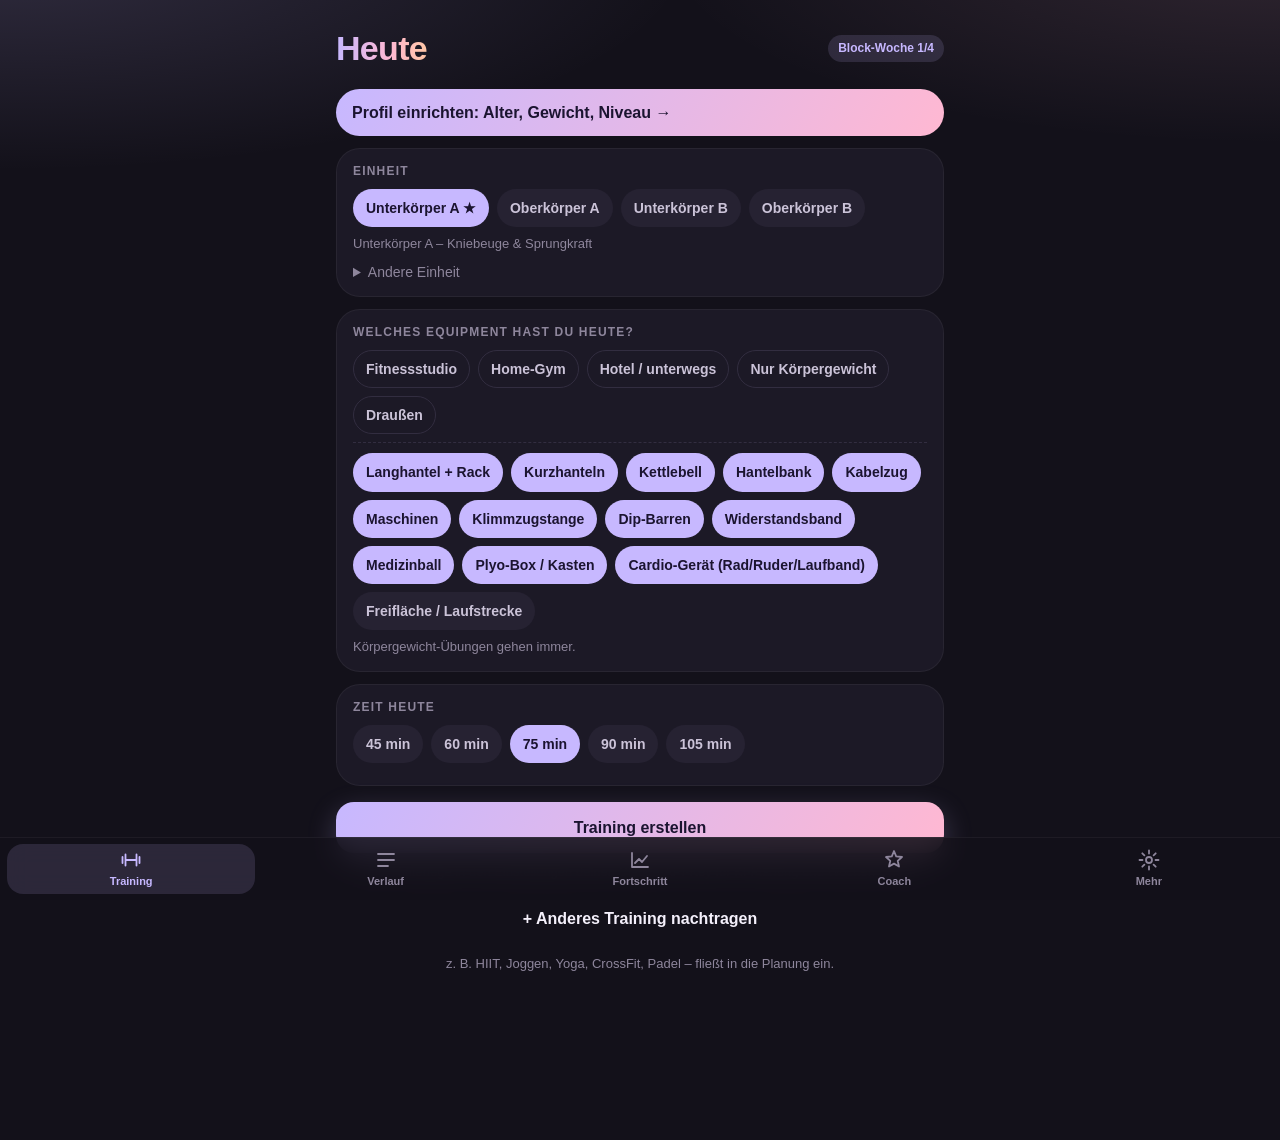
==== index.html @ feb843d7 "Athletik-App: Trainingsplaner für Muskelaufbau und Athletik PWA fürs iPhone: Plan-Generator nach Reg" ====
<!doctype html>
<html lang="de" data-design="d">
<head>
  <meta charset="utf-8">
  <meta name="viewport" content="width=device-width, initial-scale=1, viewport-fit=cover">
  <title>Athletik</title>
  <meta name="description" content="Evidenzbasierter Trainingsplan für Muskelaufbau und Athletik, der sich an deine Leistung anpasst.">
  <meta name="theme-color" content="#13111a">
  <meta name="apple-mobile-web-app-capable" content="yes">
  <meta name="mobile-web-app-capable" content="yes">
  <meta name="apple-mobile-web-app-status-bar-style" content="black-translucent">
  <meta name="apple-mobile-web-app-title" content="Athletik">
  <link rel="manifest" href="manifest.webmanifest">
  <link rel="icon" href="icons/icon-192.png">
  <link rel="apple-touch-icon" href="icons/apple-touch-icon.png">
  <link rel="stylesheet" href="css/app.css">
  <link rel="stylesheet" href="css/design-d.css">
</head>
<body>
  <main id="view" class="view"></main>

  <div id="timer" class="timer" hidden>
    <div class="timer-bar"><div id="timer-bar"></div></div>
    <div class="timer-row">
      <span class="muted small">Pause</span>
      <strong id="timer-val">0:00</strong>
      <button class="chip small" data-action="timer-minus">−15 s</button>
      <button class="chip small" data-action="timer-plus">+15 s</button>
      <button class="chip small" data-action="timer-stop">Stopp</button>
    </div>
  </div>

  <nav class="tabs">
    <button class="tab active" data-view="today"><svg viewBox="0 0 24 24" aria-hidden="true"><path d="M6.5 6.5v11M17.5 6.5v11M3.5 9v6M20.5 9v6M6.5 12h11" /></svg><span>Training</span></button>
    <button class="tab" data-view="history"><svg viewBox="0 0 24 24" aria-hidden="true"><path d="M4 6h16M4 12h16M4 18h10" /></svg><span>Verlauf</span></button>
    <button class="tab" data-view="progress"><svg viewBox="0 0 24 24" aria-hidden="true"><path d="M4 19V5M4 19h16M7 15l4-4 3 3 5-6" /></svg><span>Fortschritt</span></button>
    <button class="tab" data-view="coach"><svg viewBox="0 0 24 24" aria-hidden="true"><path d="M12 3l2.2 5.3L20 9l-4.3 3.8L17 18.5 12 15.6 7 18.5l1.3-5.7L4 9l5.8-.7z" /></svg><span>Coach</span></button>
    <button class="tab" data-view="settings"><svg viewBox="0 0 24 24" aria-hidden="true"><circle cx="12" cy="12" r="3" /><path d="M12 2.5v3M12 18.5v3M2.5 12h3M18.5 12h3M5.3 5.3l2.1 2.1M16.6 16.6l2.1 2.1M5.3 18.7l2.1-2.1M16.6 7.4l2.1-2.1" /></svg><span>Mehr</span></button>
  </nav>

  <div id="modal" class="modal" hidden><div class="sheet" id="modal-body"></div></div>
  <div id="toast" class="toast" hidden role="status"></div>

  <script type="module" src="js/app.js"></script>
</body>
</html>
---- css/app.css ----
:root {
  color-scheme: light;
  --bg: #f6f6f4;
  --surface: #ffffff;
  --surface-2: #efefec;
  --line: #e2e1dc;
  --text: #121212;
  --text-2: #52514e;
  --muted: #7a7974;
  --accent: #e8551c;
  --accent-ink: #ffffff;
  --accent-soft: #fde9df;
  --good: #0a8a3a;
  --warn: #a86400;
  --warn-soft: #fff1d6;
  --danger: #c62f2f;
  --series-1: #2a78d6;
  --series-muted: #a9a8a2;
  --band: rgba(10, 138, 58, 0.09);
  --radius: 16px;
  --tag-warmup: #6250d6;
  --tag-power: #e8551c;
  --tag-strength: #2a78d6;
  --tag-conditioning: #0a8a3a;
  --tag-cooldown: #8a6d00;
  --safe-b: env(safe-area-inset-bottom, 0px);
  --safe-t: env(safe-area-inset-top, 0px);
}
@media (prefers-color-scheme: dark) {
  :root:not([data-theme="light"]) {
    color-scheme: dark;
    --bg: #0f1115;
    --surface: #181b21;
    --surface-2: #22262e;
    --line: #2c313a;
    --text: #f1f0ec;
    --text-2: #c3c2b7;
    --muted: #8c8b85;
    --accent: #ff6a2c;
    --accent-ink: #160800;
    --accent-soft: #3a1f12;
    --good: #2fbf62;
    --warn: #e8a530;
    --warn-soft: #3a2b0e;
    --danger: #ff6b6b;
    --series-1: #3987e5;
    --series-muted: #5d5c58;
    --band: rgba(47, 191, 98, 0.12);
    --tag-warmup: #9085e9;
    --tag-power: #ff6a2c;
    --tag-strength: #3987e5;
    --tag-conditioning: #2fbf62;
    --tag-cooldown: #d9b440;
    --tag-activity: #1aa3a3;
  }
}
:root[data-theme="dark"] {
  color-scheme: dark;
  --bg: #0f1115; --surface: #181b21; --surface-2: #22262e; --line: #2c313a;
  --text: #f1f0ec; --text-2: #c3c2b7; --muted: #8c8b85;
  --accent: #ff6a2c; --accent-ink: #160800; --accent-soft: #3a1f12;
  --good: #2fbf62; --warn: #e8a530; --warn-soft: #3a2b0e; --danger: #ff6b6b;
  --series-1: #3987e5; --series-muted: #5d5c58; --band: rgba(47, 191, 98, 0.12);
}

* { box-sizing: border-box; -webkit-tap-highlight-color: transparent; }
[hidden] { display: none !important; }
html, body { margin: 0; }
body {
  background: var(--bg);
  color: var(--text);
  font: 16px/1.45 -apple-system, BlinkMacSystemFont, "SF Pro Text", "Segoe UI", Roboto, sans-serif;
  -webkit-font-smoothing: antialiased;
  overscroll-behavior-y: none;
}
button, input, select, textarea { font: inherit; color: inherit; }
button { cursor: pointer; }
h1, h2, p { margin: 0; }

.view {
  max-width: 640px;
  margin: 0 auto;
  padding: calc(var(--safe-t) + 16px) 16px calc(var(--safe-b) + 150px);
}

.page-head { display: flex; align-items: center; justify-content: space-between; gap: 12px; margin: 8px 0 16px; }
.page-head h1 { font-size: 30px; font-weight: 750; letter-spacing: -0.02em; }
.h-session { font-size: 22px !important; line-height: 1.2; }

.card { background: var(--surface); border: 1px solid var(--line); border-radius: var(--radius); padding: 14px 16px; margin-bottom: 12px; }
.card.soft { background: var(--surface-2); border-color: transparent; }
.label { font-size: 12px; font-weight: 650; text-transform: uppercase; letter-spacing: 0.06em; color: var(--muted); margin-bottom: 8px; }
.mt { margin-top: 14px; }
.muted { color: var(--muted); }
.small { font-size: 13px; }
.center { text-align: center; }
.row { display: flex; gap: 8px; align-items: center; }
.row.wrap { flex-wrap: wrap; }

.pill { font-size: 12px; font-weight: 650; padding: 5px 10px; border-radius: 999px; background: var(--surface-2); color: var(--text-2); white-space: nowrap; }
.pill.warn { background: var(--warn-soft); color: var(--warn); display: inline-block; }

.banner { width: 100%; text-align: left; border: 0; border-radius: var(--radius); padding: 12px 16px; margin-bottom: 12px; background: var(--accent-soft); color: var(--accent); font-weight: 650; }

.chips { display: flex; flex-wrap: wrap; gap: 8px; margin-bottom: 8px; }
.chip { border: 1px solid var(--line); background: var(--surface-2); color: var(--text-2); padding: 8px 12px; border-radius: 999px; font-size: 14px; font-weight: 550; }
.chip.on { background: var(--text); color: var(--bg); border-color: var(--text); }
.chip.outline { background: transparent; }
.chip.small { padding: 5px 10px; font-size: 13px; }
.presets { padding-bottom: 8px; border-bottom: 1px dashed var(--line); margin-bottom: 10px; }
details.more summary { color: var(--muted); font-size: 14px; margin-top: 8px; cursor: pointer; }
details.more .chips { margin-top: 8px; }

.actions { display: grid; gap: 10px; margin: 16px 0; }
.btn { display: inline-flex; align-items: center; justify-content: center; gap: 8px; border: 1px solid var(--line); background: var(--surface); color: var(--text); border-radius: 14px; padding: 14px 16px; font-weight: 650; font-size: 16px; text-decoration: none; }
.btn.primary { background: var(--accent); border-color: var(--accent); color: var(--accent-ink); }
.btn.small { padding: 9px 14px; font-size: 14px; border-radius: 12px; }
.btn.ghost { background: transparent; }
.btn[disabled] { opacity: 0.6; }
.danger { color: var(--danger) !important; }
.link { background: none; border: 0; padding: 4px 0; color: var(--text-2); font-size: 14px; font-weight: 550; }

.in { background: var(--surface-2); border: 1px solid var(--line); border-radius: 10px; padding: 10px 12px; font-size: 16px; min-width: 0; }
.in:focus { outline: 2px solid var(--series-1); outline-offset: -1px; }
.in.wide { width: 100%; }
textarea, #wish { width: 100%; background: var(--surface-2); border: 1px solid var(--line); border-radius: 10px; padding: 10px 12px; font-size: 16px; resize: vertical; }
select.in { appearance: none; -webkit-appearance: none; }
.field { display: grid; gap: 4px; margin-bottom: 10px; font-size: 14px; color: var(--text-2); }
.grid2 { display: grid; grid-template-columns: 1fr 1fr; gap: 0 10px; }
.switch { display: flex; gap: 10px; align-items: center; font-size: 15px; margin: 4px 0 8px; }
.switch input { width: 20px; height: 20px; accent-color: var(--accent); }

.spinner { width: 16px; height: 16px; border-radius: 50%; border: 2px solid currentColor; border-right-color: transparent; animation: spin 0.8s linear infinite; }
@keyframes spin { to { transform: rotate(360deg); } }

/* Einheit */
.progress-line { height: 4px; background: var(--surface-2); border-radius: 4px; margin: 4px 0 18px; overflow: hidden; }
.progress-line > div { height: 100%; background: var(--good); transition: width 0.3s; }
.block { margin-bottom: 18px; }
.block-title { font-size: 17px; font-weight: 700; margin: 0 0 10px; display: flex; align-items: center; gap: 8px; }
.tag { font-size: 11px; font-weight: 700; text-transform: uppercase; letter-spacing: 0.05em; padding: 3px 8px; border-radius: 6px; color: #fff; }
.t-warmup { background: var(--tag-warmup); }
.t-power { background: var(--tag-power); }
.t-strength { background: var(--tag-strength); }
.t-conditioning { background: var(--tag-conditioning); }
.t-cooldown { background: var(--tag-cooldown); }
.t-activity { background: var(--tag-activity, #0e8f8f); font-size: 10px; vertical-align: 2px; }
.hist-head.static { align-items: flex-start; }
.col-actions { display: grid; gap: 2px; justify-items: end; flex: none; }
.mt-s { margin-top: 4px; }

.ex { background: var(--surface); border: 1px solid var(--line); border-radius: var(--radius); padding: 12px 14px; margin-bottom: 10px; }
.ex.done { border-color: color-mix(in srgb, var(--good) 45%, var(--line)); }
.ex-head { display: flex; align-items: flex-start; gap: 10px; }
.ex-name { flex: 1; min-width: 0; }
.ex-name strong { font-size: 16px; }
.ex-note { font-size: 14px; color: var(--text-2); margin-top: 6px; }
.icon-btn { border: 0; background: var(--surface-2); color: var(--accent); width: 40px; height: 40px; border-radius: 12px; display: grid; place-items: center; flex: none; }
.ex-tools { display: flex; gap: 16px; margin-top: 8px; flex-wrap: wrap; }
.cues { margin: 8px 0 0; padding-left: 18px; color: var(--text-2); font-size: 14px; }
.cues li { margin-bottom: 4px; }

.sets { margin-top: 10px; display: grid; gap: 6px; }
.set-row { display: grid; grid-template-columns: 34px 1fr 1fr 44px; gap: 8px; align-items: center; }
.set-row.head { font-size: 12px; color: var(--muted); font-weight: 600; text-transform: uppercase; letter-spacing: 0.04em; }
.set-row .in { text-align: center; padding: 10px 6px; font-weight: 650; }
.set-row.done .in { background: color-mix(in srgb, var(--good) 12%, var(--surface-2)); border-color: transparent; }
.set-n { text-align: center; color: var(--muted); font-weight: 650; }
.check { width: 44px; height: 44px; border-radius: 12px; border: 2px solid var(--line); background: var(--surface-2); position: relative; flex: none; }
.check.on { background: var(--good); border-color: var(--good); }
.check.on::after { content: ""; position: absolute; left: 15px; top: 9px; width: 9px; height: 17px; border: solid #fff; border-width: 0 3px 3px 0; transform: rotate(45deg); }
.ex-head .check { width: 32px; height: 32px; border-radius: 9px; margin-top: 2px; }
.ex-head .check.on::after { left: 9px; top: 4px; width: 7px; height: 14px; }
.shake { animation: shake 0.35s; outline: 2px solid var(--danger); }
@keyframes shake { 25% { transform: translateX(-4px); } 75% { transform: translateX(4px); } }

/* Timer */
.timer { position: fixed; left: 0; right: 0; bottom: calc(var(--safe-b) + 64px); z-index: 20; background: var(--surface); border-top: 1px solid var(--line); box-shadow: 0 -6px 20px rgba(0,0,0,0.12); }
.timer-bar { height: 3px; background: var(--surface-2); }
.timer-bar > div { height: 100%; background: var(--accent); transition: width 0.25s linear; }
.timer-row { max-width: 640px; margin: 0 auto; padding: 10px 16px; display: flex; align-items: center; gap: 8px; }
.timer-row strong { font-size: 24px; font-variant-numeric: tabular-nums; margin-right: auto; }

/* Tabs */
.tabs { position: fixed; left: 0; right: 0; bottom: 0; z-index: 21; display: grid; grid-template-columns: repeat(5, 1fr); background: color-mix(in srgb, var(--surface) 92%, transparent); backdrop-filter: blur(14px); -webkit-backdrop-filter: blur(14px); border-top: 1px solid var(--line); padding: 6px 4px calc(var(--safe-b) + 6px); }
.tab { border: 0; background: none; color: var(--muted); display: grid; justify-items: center; gap: 2px; font-size: 11px; font-weight: 600; padding: 4px 0; }
.tab svg { width: 24px; height: 24px; fill: none; stroke: currentColor; stroke-width: 1.8; stroke-linecap: round; stroke-linejoin: round; }
.tab.active { color: var(--accent); }

/* Modal */
.modal { position: fixed; inset: 0; z-index: 30; background: rgba(0,0,0,0.5); display: flex; align-items: flex-end; justify-content: center; }
.sheet { background: var(--surface); width: 100%; max-width: 640px; max-height: 88vh; overflow: auto; border-radius: 20px 20px 0 0; padding: 20px 16px calc(var(--safe-b) + 20px); display: grid; gap: 10px; }
.sheet h2 { font-size: 20px; }
.video-wrap { position: relative; padding-top: 56.25%; border-radius: 12px; overflow: hidden; background: #000; }
.video-wrap iframe { position: absolute; inset: 0; width: 100%; height: 100%; border: 0; }
.list { display: grid; gap: 8px; }
.list-item { text-align: left; border: 1px solid var(--line); background: var(--surface-2); border-radius: 12px; padding: 12px 14px; display: grid; gap: 2px; }

.toast { position: fixed; left: 16px; right: 16px; top: calc(var(--safe-t) + 12px); z-index: 40; margin: 0 auto; max-width: 600px; background: var(--text); color: var(--bg); padding: 12px 16px; border-radius: 14px; font-weight: 550; box-shadow: 0 8px 24px rgba(0,0,0,0.2); }

/* Verlauf */
.hist { padding: 0; }
.hist-head { width: 100%; border: 0; background: none; text-align: left; padding: 14px 16px; display: flex; align-items: center; justify-content: space-between; gap: 10px; }
.chev { color: var(--muted); font-size: 22px; transition: transform 0.2s; }
.hist.open .chev { transform: rotate(90deg); }
.hist-body { padding: 0 16px 14px; }
.hist-ex { display: flex; justify-content: space-between; gap: 12px; padding: 8px 0; border-top: 1px solid var(--line); font-size: 14px; }
.hist-ex span:last-child { text-align: right; font-variant-numeric: tabular-nums; }
.adj { padding-left: 18px; margin: 0; }
.adj li { margin-bottom: 8px; }

/* Fortschritt */
.tiles { display: grid; grid-template-columns: 1fr 1fr; gap: 10px; margin-bottom: 12px; }
.tile { background: var(--surface); border: 1px solid var(--line); border-radius: var(--radius); padding: 12px 14px; }
.tile-label { font-size: 13px; color: var(--muted); }
.tile-val { font-size: 26px; font-weight: 650; font-variant-numeric: tabular-nums; }
.tile-delta { font-size: 12px; color: var(--text-2); }

.chart-card { background: var(--surface); border: 1px solid var(--line); border-radius: var(--radius); padding: 14px 12px 10px; margin-bottom: 12px; }
.chart-head { display: flex; justify-content: space-between; align-items: flex-start; gap: 10px; margin: 0 4px 6px; }
.chart-title { font-weight: 650; }
.chart-sub { font-size: 12px; color: var(--muted); }
.chart-body { position: relative; }
.chart-svg { display: block; overflow: visible; touch-action: pan-y; }
.chart-svg .grid { stroke: var(--line); stroke-width: 1; }
.chart-svg .axis { fill: var(--muted); font-size: 11px; font-variant-numeric: tabular-nums; }
.chart-svg .axis-label { fill: var(--text-2); font-size: 12px; }
.chart-svg .end-label { fill: var(--text); font-size: 12px; font-weight: 650; font-variant-numeric: tabular-nums; }
.chart-svg .crosshair { stroke: var(--text-2); stroke-width: 1; stroke-dasharray: 3 3; }
.chart-svg .dot-ring { stroke: var(--surface); stroke-width: 2; }
.chart-svg .band { fill: var(--band); }
.legend { display: flex; gap: 14px; flex-wrap: wrap; font-size: 12px; color: var(--text-2); margin: 0 4px 6px; }
.legend-item { display: inline-flex; align-items: center; gap: 6px; }
.key-line { display: inline-block; width: 14px; height: 3px; border-radius: 2px; }
.key-dot { display: inline-block; width: 8px; height: 8px; border-radius: 50%; }
.tooltip { position: absolute; top: 4px; min-width: 140px; background: var(--surface); border: 1px solid var(--line); border-radius: 10px; padding: 8px 10px; font-size: 13px; box-shadow: 0 6px 18px rgba(0,0,0,0.15); pointer-events: none; }
.tip-date { color: var(--muted); font-size: 12px; margin-bottom: 4px; }
.tip-row { display: flex; align-items: center; gap: 6px; flex-wrap: wrap; }
.chart-table { margin-top: 8px; max-height: 240px; overflow: auto; }
.chart-table table { width: 100%; border-collapse: collapse; font-size: 13px; font-variant-numeric: tabular-nums; }
.chart-table th, .chart-table td { text-align: left; padding: 6px 4px; border-bottom: 1px solid var(--line); }
.chart-table th { color: var(--muted); font-weight: 600; }
---- css/design-d.css ----
/* Design D – „Lavendel-Nacht“: dunkler Grund mit Pastell-Akzenten (Lavendel, Mint, Pfirsich, Himmelblau) */
:root[data-design="d"] {
  color-scheme: dark;
  --bg: #13111a;
  --surface: #1c1926;
  --surface-2: #262232;
  --line: #322d40;
  --text: #f4f0fb;
  --text-2: #cbc3d8;
  --muted: #8e869c;
  --accent: #c7b8ff;
  --accent-ink: #1b1430;
  --accent-soft: rgba(199, 184, 255, 0.14);
  --good: #a3ecc8;
  --warn: #ffd59e;
  --warn-soft: rgba(255, 213, 158, 0.14);
  --danger: #ffa3b4;
  --series-1: #c7b8ff;
  --series-muted: #4f4862;
  --band: rgba(163, 236, 200, 0.09);
  --radius: 24px;
  --lav: #c7b8ff; --mint: #a7ecc9; --peach: #ffc6a5; --sky: #acd8ff; --butter: #ffe59c; --pink: #ffb8d2;
}
[data-design="d"] body {
  background:
    radial-gradient(90% 40% at 0% -5%, rgba(199, 184, 255, 0.16), transparent 60%) fixed,
    radial-gradient(80% 35% at 100% -5%, rgba(255, 184, 210, 0.12), transparent 60%) fixed,
    var(--bg);
}
[data-design="d"] .page-head h1 {
  font-size: 34px; font-weight: 850; letter-spacing: -0.02em;
  background: linear-gradient(90deg, var(--lav), var(--pink) 60%, var(--peach));
  -webkit-background-clip: text; background-clip: text; color: transparent;
}
[data-design="d"] .h-session { font-size: 24px !important; }
[data-design="d"] .label { letter-spacing: 0.1em; color: var(--muted); }
[data-design="d"] .card, [data-design="d"] .ex, [data-design="d"] .tile, [data-design="d"] .chart-card {
  background: var(--surface); border: 1px solid rgba(255, 255, 255, 0.05);
}
[data-design="d"] .card.soft {
  background: linear-gradient(135deg, rgba(199, 184, 255, 0.16), rgba(255, 184, 210, 0.10)); border-color: rgba(199, 184, 255, 0.18);
}
[data-design="d"] .card.soft .label { color: var(--lav); }
[data-design="d"] .pill { background: var(--accent-soft); color: var(--lav); }
[data-design="d"] .pill.warn { background: rgba(255, 198, 165, 0.15); color: var(--peach); }
[data-design="d"] .chip { background: var(--surface-2); border-color: transparent; color: var(--text-2); }
[data-design="d"] .chip.on { background: var(--lav); color: var(--accent-ink); font-weight: 750; }
[data-design="d"] .chip.outline { background: transparent; border-color: var(--line); }
[data-design="d"] .btn { border-radius: 18px; background: var(--surface-2); border-color: transparent; }
[data-design="d"] .btn.primary {
  background: linear-gradient(120deg, var(--lav), var(--pink)); color: var(--accent-ink); font-weight: 800; border: 0;
  box-shadow: 0 10px 28px rgba(199, 184, 255, 0.25);
}
[data-design="d"] .btn.ghost { background: transparent; }
[data-design="d"] .banner { background: linear-gradient(120deg, var(--lav), var(--pink)); color: var(--accent-ink); }
[data-design="d"] .tag { color: var(--accent-ink) !important; border-radius: 999px; padding: 3px 10px; }
[data-design="d"] .t-warmup { background: var(--lav); }
[data-design="d"] .t-power { background: var(--peach); }
[data-design="d"] .t-strength { background: var(--sky); }
[data-design="d"] .t-conditioning { background: var(--mint); }
[data-design="d"] .t-cooldown { background: var(--butter); }
[data-design="d"] .t-activity { background: var(--pink); }
[data-design="d"] .block-title { font-size: 18px; font-weight: 800; }
[data-design="d"] .ex.done { border-color: rgba(167, 236, 201, 0.35); }
[data-design="d"] .icon-btn { background: var(--accent-soft); color: var(--lav); border-radius: 50%; }
[data-design="d"] .in, [data-design="d"] textarea { background: var(--surface-2); border-color: transparent; }
[data-design="d"] .set-row .in { font-size: 17px; font-weight: 750; border-radius: 14px; }
[data-design="d"] .set-row.done .in { background: rgba(167, 236, 201, 0.12); color: var(--mint); }
[data-design="d"] .check { border-radius: 14px; background: var(--surface-2); border-color: var(--line); }
[data-design="d"] .check.on { background: var(--mint); border-color: var(--mint); }
[data-design="d"] .check.on::after { border-color: #143a29; }
[data-design="d"] .progress-line { height: 8px; border-radius: 8px; }
[data-design="d"] .progress-line > div { background: linear-gradient(90deg, var(--mint), var(--sky), var(--lav)); border-radius: 8px; }
[data-design="d"] .tile-val { font-size: 32px; font-weight: 800; }
[data-design="d"] .tiles .tile:nth-child(1) .tile-val { color: var(--peach); }
[data-design="d"] .tiles .tile:nth-child(2) .tile-val { color: var(--mint); }
[data-design="d"] .tiles .tile:nth-child(3) .tile-val { color: var(--lav); }
[data-design="d"] .tiles .tile:nth-child(4) .tile-val { color: var(--butter); }
[data-design="d"] .tabs { background: rgba(19, 17, 26, 0.88); border-top-color: rgba(255, 255, 255, 0.05); }
[data-design="d"] .tab { border-radius: 16px; margin: 0 3px; }
[data-design="d"] .tab.active { color: var(--lav); background: var(--accent-soft); }
[data-design="d"] .timer { background: #1a1723; border-top-color: rgba(199, 184, 255, 0.25); }
[data-design="d"] .timer-bar > div { background: linear-gradient(90deg, var(--lav), var(--pink)); }
[data-design="d"] .timer-row strong { color: var(--lav); }
[data-design="d"] .toast { background: var(--lav); color: var(--accent-ink); }
[data-design="d"] .sheet { background: #1a1723; }
[data-design="d"] .list-item { background: var(--surface-2); border-color: transparent; }
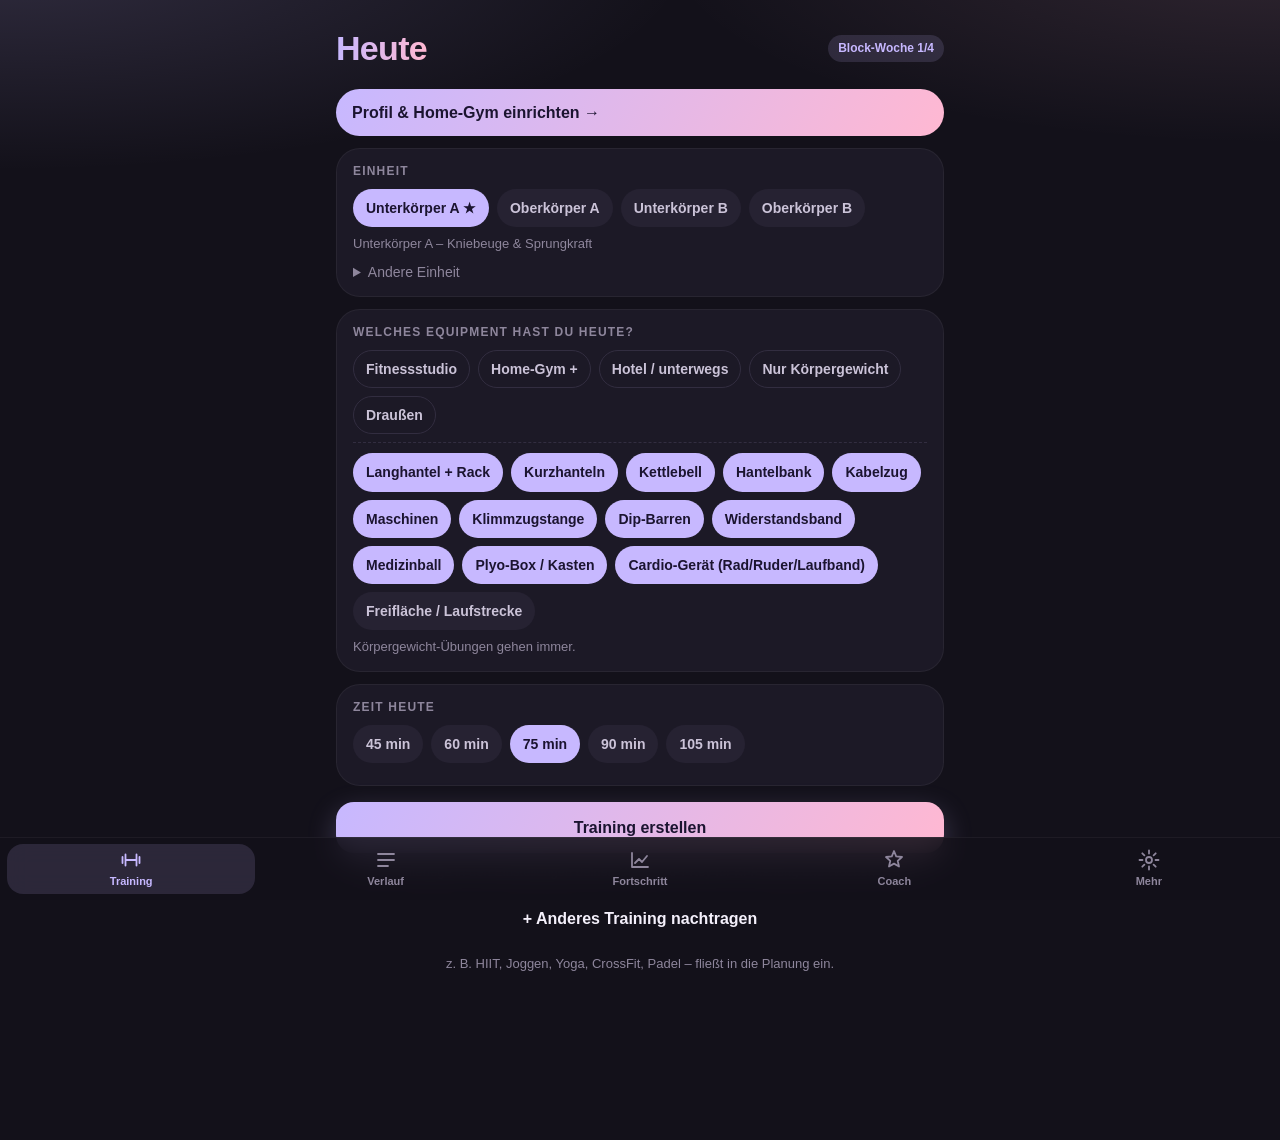
==== commit d7d55af6: "Farbauswahl und Einrichtung mit Home-Gym - Mehr → Farbe: sechs Pastell-Akzentfarben, ohne Flackern b" ====
--- a/index.html
+++ b/index.html
@@ -13,6 +13,9 @@
   <link rel="manifest" href="manifest.webmanifest">
   <link rel="icon" href="icons/icon-192.png">
   <link rel="apple-touch-icon" href="icons/apple-touch-icon.png">
+  <script>
+    try { var a = localStorage.getItem('athletik.accent'); if (a && a !== 'lavender') document.documentElement.setAttribute('data-accent', a); } catch (e) {}
+  </script>
   <link rel="stylesheet" href="css/app.css">
   <link rel="stylesheet" href="css/design-d.css">
 </head>
--- a/css/design-d.css
+++ b/css/design-d.css
@@ -10,6 +10,7 @@
   --muted: #8e869c;
   --accent: #c7b8ff;
   --accent-ink: #1b1430;
+  --accent-2: #ffb8d2;
   --accent-soft: rgba(199, 184, 255, 0.14);
   --good: #a3ecc8;
   --warn: #ffd59e;
@@ -29,7 +30,7 @@
 }
 [data-design="d"] .page-head h1 {
   font-size: 34px; font-weight: 850; letter-spacing: -0.02em;
-  background: linear-gradient(90deg, var(--lav), var(--pink) 60%, var(--peach));
+  background: linear-gradient(90deg, var(--accent), var(--accent-2));
   -webkit-background-clip: text; background-clip: text; color: transparent;
 }
 [data-design="d"] .h-session { font-size: 24px !important; }
@@ -40,19 +41,19 @@
 [data-design="d"] .card.soft {
   background: linear-gradient(135deg, rgba(199, 184, 255, 0.16), rgba(255, 184, 210, 0.10)); border-color: rgba(199, 184, 255, 0.18);
 }
-[data-design="d"] .card.soft .label { color: var(--lav); }
-[data-design="d"] .pill { background: var(--accent-soft); color: var(--lav); }
+[data-design="d"] .card.soft .label { color: var(--accent); }
+[data-design="d"] .pill { background: var(--accent-soft); color: var(--accent); }
 [data-design="d"] .pill.warn { background: rgba(255, 198, 165, 0.15); color: var(--peach); }
 [data-design="d"] .chip { background: var(--surface-2); border-color: transparent; color: var(--text-2); }
-[data-design="d"] .chip.on { background: var(--lav); color: var(--accent-ink); font-weight: 750; }
+[data-design="d"] .chip.on { background: var(--accent); color: var(--accent-ink); font-weight: 750; }
 [data-design="d"] .chip.outline { background: transparent; border-color: var(--line); }
 [data-design="d"] .btn { border-radius: 18px; background: var(--surface-2); border-color: transparent; }
 [data-design="d"] .btn.primary {
-  background: linear-gradient(120deg, var(--lav), var(--pink)); color: var(--accent-ink); font-weight: 800; border: 0;
+  background: linear-gradient(120deg, var(--accent), var(--accent-2)); color: var(--accent-ink); font-weight: 800; border: 0;
   box-shadow: 0 10px 28px rgba(199, 184, 255, 0.25);
 }
 [data-design="d"] .btn.ghost { background: transparent; }
-[data-design="d"] .banner { background: linear-gradient(120deg, var(--lav), var(--pink)); color: var(--accent-ink); }
+[data-design="d"] .banner { background: linear-gradient(120deg, var(--accent), var(--accent-2)); color: var(--accent-ink); }
 [data-design="d"] .tag { color: var(--accent-ink) !important; border-radius: 999px; padding: 3px 10px; }
 [data-design="d"] .t-warmup { background: var(--lav); }
 [data-design="d"] .t-power { background: var(--peach); }
@@ -62,7 +63,7 @@
 [data-design="d"] .t-activity { background: var(--pink); }
 [data-design="d"] .block-title { font-size: 18px; font-weight: 800; }
 [data-design="d"] .ex.done { border-color: rgba(167, 236, 201, 0.35); }
-[data-design="d"] .icon-btn { background: var(--accent-soft); color: var(--lav); border-radius: 50%; }
+[data-design="d"] .icon-btn { background: var(--accent-soft); color: var(--accent); border-radius: 50%; }
 [data-design="d"] .in, [data-design="d"] textarea { background: var(--surface-2); border-color: transparent; }
 [data-design="d"] .set-row .in { font-size: 17px; font-weight: 750; border-radius: 14px; }
 [data-design="d"] .set-row.done .in { background: rgba(167, 236, 201, 0.12); color: var(--mint); }
@@ -78,10 +79,22 @@
 [data-design="d"] .tiles .tile:nth-child(4) .tile-val { color: var(--butter); }
 [data-design="d"] .tabs { background: rgba(19, 17, 26, 0.88); border-top-color: rgba(255, 255, 255, 0.05); }
 [data-design="d"] .tab { border-radius: 16px; margin: 0 3px; }
-[data-design="d"] .tab.active { color: var(--lav); background: var(--accent-soft); }
+[data-design="d"] .tab.active { color: var(--accent); background: var(--accent-soft); }
 [data-design="d"] .timer { background: #1a1723; border-top-color: rgba(199, 184, 255, 0.25); }
-[data-design="d"] .timer-bar > div { background: linear-gradient(90deg, var(--lav), var(--pink)); }
-[data-design="d"] .timer-row strong { color: var(--lav); }
-[data-design="d"] .toast { background: var(--lav); color: var(--accent-ink); }
+[data-design="d"] .timer-bar > div { background: linear-gradient(90deg, var(--accent), var(--accent-2)); }
+[data-design="d"] .timer-row strong { color: var(--accent); }
+[data-design="d"] .toast { background: var(--accent); color: var(--accent-ink); }
 [data-design="d"] .sheet { background: #1a1723; }
 [data-design="d"] .list-item { background: var(--surface-2); border-color: transparent; }
+
+/* Akzentfarben (Mehr → Farbe) */
+:root[data-design="d"][data-accent="mint"] { --accent: #a7ecc9; --accent-2: #acd8ff; --accent-ink: #0f261b; --accent-soft: rgba(167, 236, 201, 0.14); --series-1: #a7ecc9; }
+:root[data-design="d"][data-accent="peach"] { --accent: #ffc6a5; --accent-2: #ffb8d2; --accent-ink: #2e170a; --accent-soft: rgba(255, 198, 165, 0.14); --series-1: #ffc6a5; }
+:root[data-design="d"][data-accent="sky"] { --accent: #acd8ff; --accent-2: #c7b8ff; --accent-ink: #0d1c2e; --accent-soft: rgba(172, 216, 255, 0.14); --series-1: #acd8ff; }
+:root[data-design="d"][data-accent="rose"] { --accent: #ffb8d2; --accent-2: #ffc6a5; --accent-ink: #2e1120; --accent-soft: rgba(255, 184, 210, 0.14); --series-1: #ffb8d2; }
+:root[data-design="d"][data-accent="butter"] { --accent: #ffe59c; --accent-2: #ffc6a5; --accent-ink: #2b2108; --accent-soft: rgba(255, 229, 156, 0.13); --series-1: #ffe59c; }
+.swatches { display: flex; flex-wrap: wrap; gap: 12px; margin: 4px 0 6px; }
+.swatch { width: 46px; height: 46px; border-radius: 50%; border: 0; padding: 0; position: relative; box-shadow: 0 0 0 2px var(--surface), 0 0 0 3px transparent; }
+.swatch.on { box-shadow: 0 0 0 3px var(--surface), 0 0 0 5px var(--text); }
+.swatch-label { font-size: 12px; color: var(--muted); text-align: center; margin-top: 4px; }
+.swatch-wrap { display: grid; justify-items: center; }
